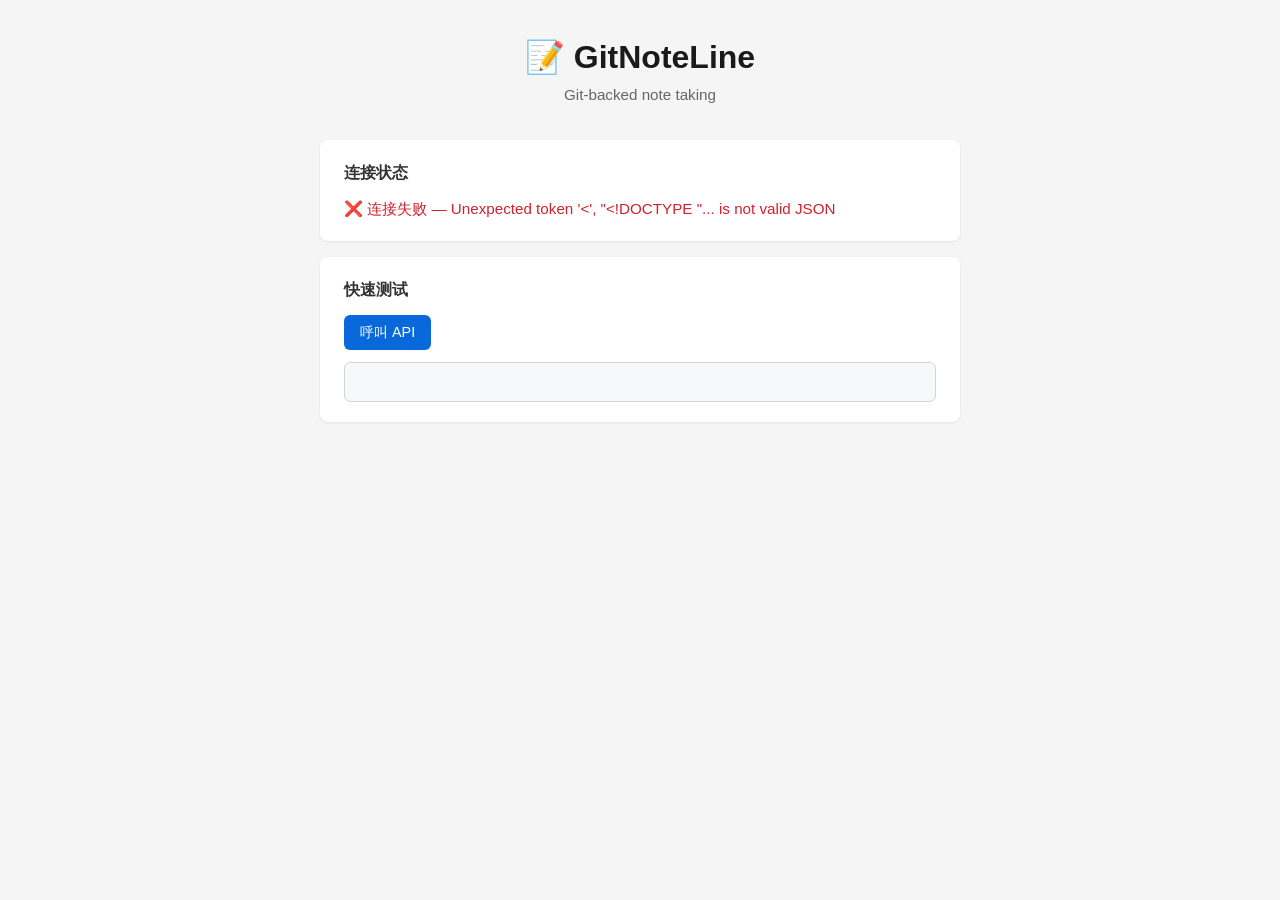
==== web/static/index.html @ 08a92c04 "初始化项目骨架 搭建 Flask Web 服务基础架构，预备后续 pywebview 桌面端复用：  - core/ — 共享业务逻辑包（配置单例） - web/ — Flask 入口（工厂模式、路由" ====
<!DOCTYPE html>
<html lang="zh-CN">
<head>
  <meta charset="UTF-8">
  <meta name="viewport" content="width=device-width, initial-scale=1.0">
  <title>GitNoteLine</title>
  <link rel="stylesheet" href="css/style.css">
</head>
<body>
  <div id="app">
    <header>
      <h1>📝 GitNoteLine</h1>
      <p class="subtitle">Git-backed note taking</p>
    </header>

    <main>
      <section class="card" id="status-card">
        <h2>连接状态</h2>
        <p id="status-message">正在连接…</p>
      </section>

      <section class="card">
        <h2>快速测试</h2>
        <button id="btn-hello" class="btn">呼叫 API</button>
        <pre id="api-output" class="output-box"></pre>
      </section>
    </main>
  </div>

  <!-- api-adapter must load first — it's the bridge for pywebview -->
  <script src="js/api-adapter.js"></script>
  <script src="js/app.js"></script>
</body>
</html>
---- web/static/css/style.css ----
/* ── Reset & base ────────────────────────────────────────────── */

*,
*::before,
*::after {
  box-sizing: border-box;
  margin: 0;
  padding: 0;
}

body {
  font-family: -apple-system, BlinkMacSystemFont, 'Segoe UI', Roboto, Oxygen,
    Ubuntu, Cantarell, sans-serif;
  background: #f5f5f5;
  color: #1a1a1a;
  line-height: 1.6;
  padding: 2rem 1rem;
}

/* ── Layout ──────────────────────────────────────────────────── */

#app {
  max-width: 640px;
  margin: 0 auto;
}

header {
  text-align: center;
  margin-bottom: 2rem;
}

header h1 {
  font-size: 2rem;
}

.subtitle {
  color: #666;
  font-size: 0.95rem;
}

/* ── Cards ───────────────────────────────────────────────────── */

.card {
  background: #fff;
  border-radius: 8px;
  padding: 1.25rem 1.5rem;
  margin-bottom: 1rem;
  box-shadow: 0 1px 3px rgba(0, 0, 0, 0.08);
}

.card h2 {
  font-size: 1rem;
  margin-bottom: 0.75rem;
  color: #333;
}

/* ── Status ──────────────────────────────────────────────────── */

#status-message {
  font-size: 0.95rem;
}

.status-ok {
  color: #1a7f37;
}

.status-err {
  color: #cf222e;
}

/* ── Button ──────────────────────────────────────────────────── */

.btn {
  background: #0969da;
  color: #fff;
  border: none;
  border-radius: 6px;
  padding: 0.5rem 1rem;
  font-size: 0.9rem;
  cursor: pointer;
  transition: background 0.15s;
}

.btn:hover {
  background: #0550ae;
}

.output-box {
  margin-top: 0.75rem;
  background: #f6f8fa;
  border: 1px solid #d0d7de;
  border-radius: 6px;
  padding: 0.75rem;
  font-size: 0.85rem;
  overflow-x: auto;
  min-height: 2.5rem;
}
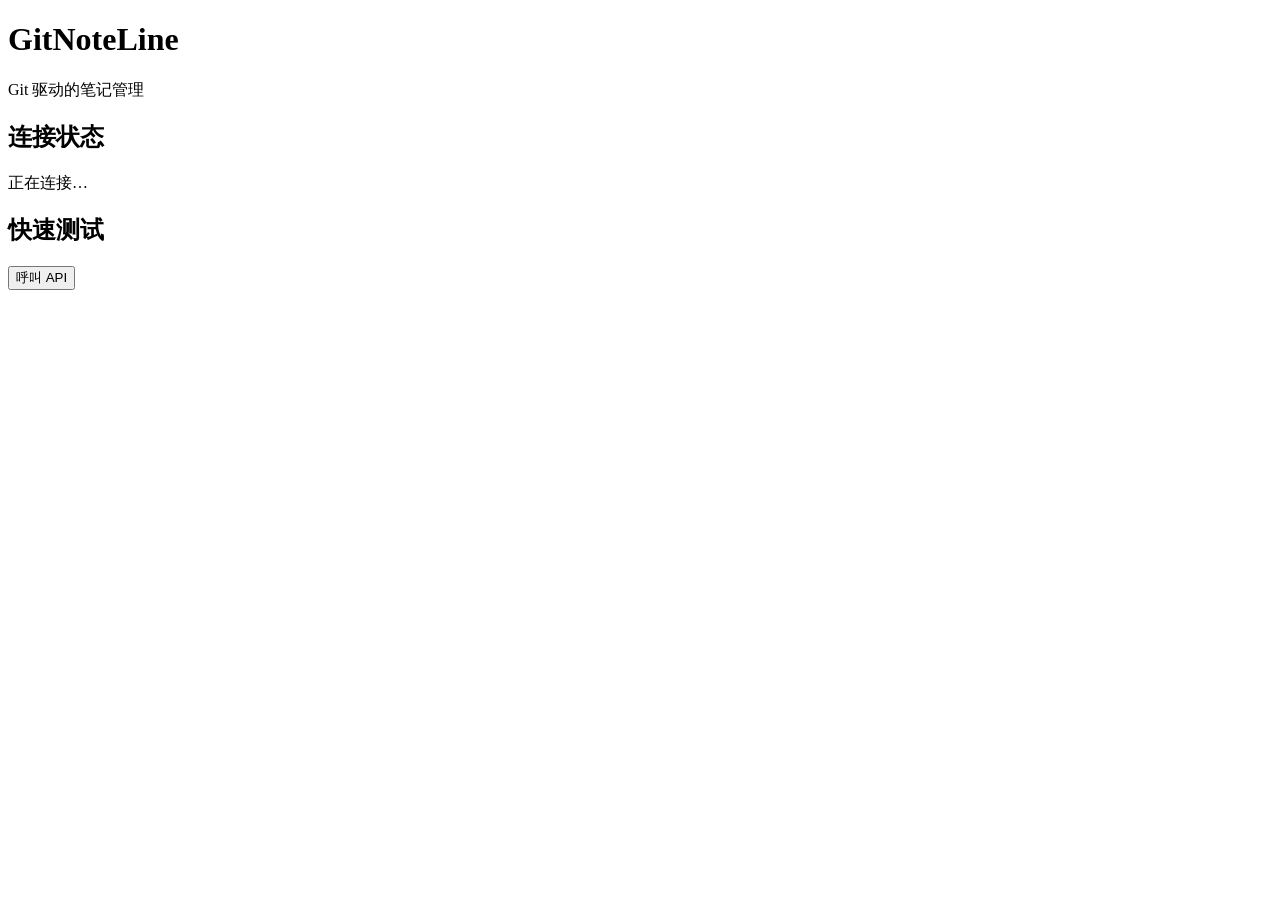
==== commit 9b0bc4ae: "完成初始化流程和前端重构 - 添加数据库模块和身份设置服务 - 实现 /init/1、/init/2 初始化页面 - 前端采用 psyScale 风格设计系统（渐变背景、卡片阴影、hover 动效） " ====
--- a/web/static/index.html
+++ b/web/static/index.html
@@ -4,31 +4,31 @@
   <meta charset="UTF-8">
   <meta name="viewport" content="width=device-width, initial-scale=1.0">
   <title>GitNoteLine</title>
-  <link rel="stylesheet" href="css/style.css">
+  <link rel="stylesheet" href="/css/style.css">
 </head>
-<body>
-  <div id="app">
-    <header>
-      <h1>📝 GitNoteLine</h1>
-      <p class="subtitle">Git-backed note taking</p>
+<body class="layout-center">
+
+  <div class="container">
+    <header class="header fade-in">
+      <h1 class="header-title">GitNoteLine</h1>
+      <p class="header-subtitle">Git 驱动的笔记管理</p>
     </header>
 
-    <main>
-      <section class="card" id="status-card">
-        <h2>连接状态</h2>
-        <p id="status-message">正在连接…</p>
-      </section>
+    <section class="card fade-in">
+      <h2 class="card-title">连接状态</h2>
+      <p class="status-text" id="status-message">正在连接…</p>
+    </section>
 
-      <section class="card">
-        <h2>快速测试</h2>
-        <button id="btn-hello" class="btn">呼叫 API</button>
-        <pre id="api-output" class="output-box"></pre>
-      </section>
-    </main>
+    <section class="card fade-in">
+      <h2 class="card-title">快速测试</h2>
+      <div class="actions">
+        <button id="btn-hello" class="btn btn-primary">呼叫 API</button>
+      </div>
+      <pre id="api-output" class="output-box"></pre>
+    </section>
   </div>
 
-  <!-- api-adapter must load first — it's the bridge for pywebview -->
-  <script src="js/api-adapter.js"></script>
-  <script src="js/app.js"></script>
+  <script src="/js/api-adapter.js"></script>
+  <script src="/js/app.js"></script>
 </body>
 </html>
